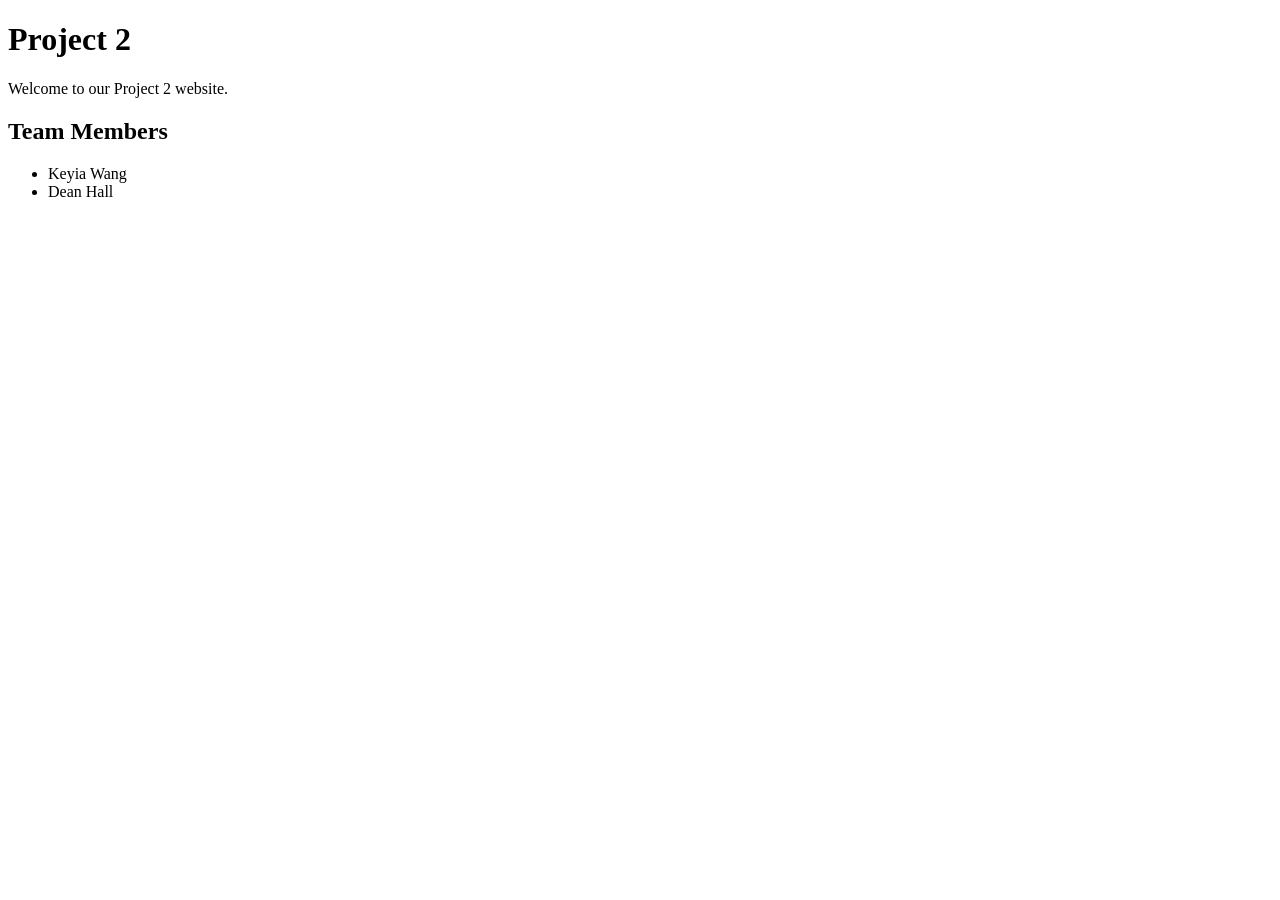
==== index.html @ 33e4b8dc "Add initial index.html for Project 2" ====
<!DOCTYPE html>
<html lang="en">
<head>
    <meta charset="UTF-8">
    <meta name="viewport" content="width=device-width, initial-scale=1.0">
    <title>Project 2</title>
</head>

<body>
    <h1>Project 2</h1>

    <p>Welcome to our Project 2 website.</p>

    <h2>Team Members</h2>

    <ul>
        <li>Keyia Wang</li>
        <li>Dean Hall</li>
    </ul>
</body>
</html>
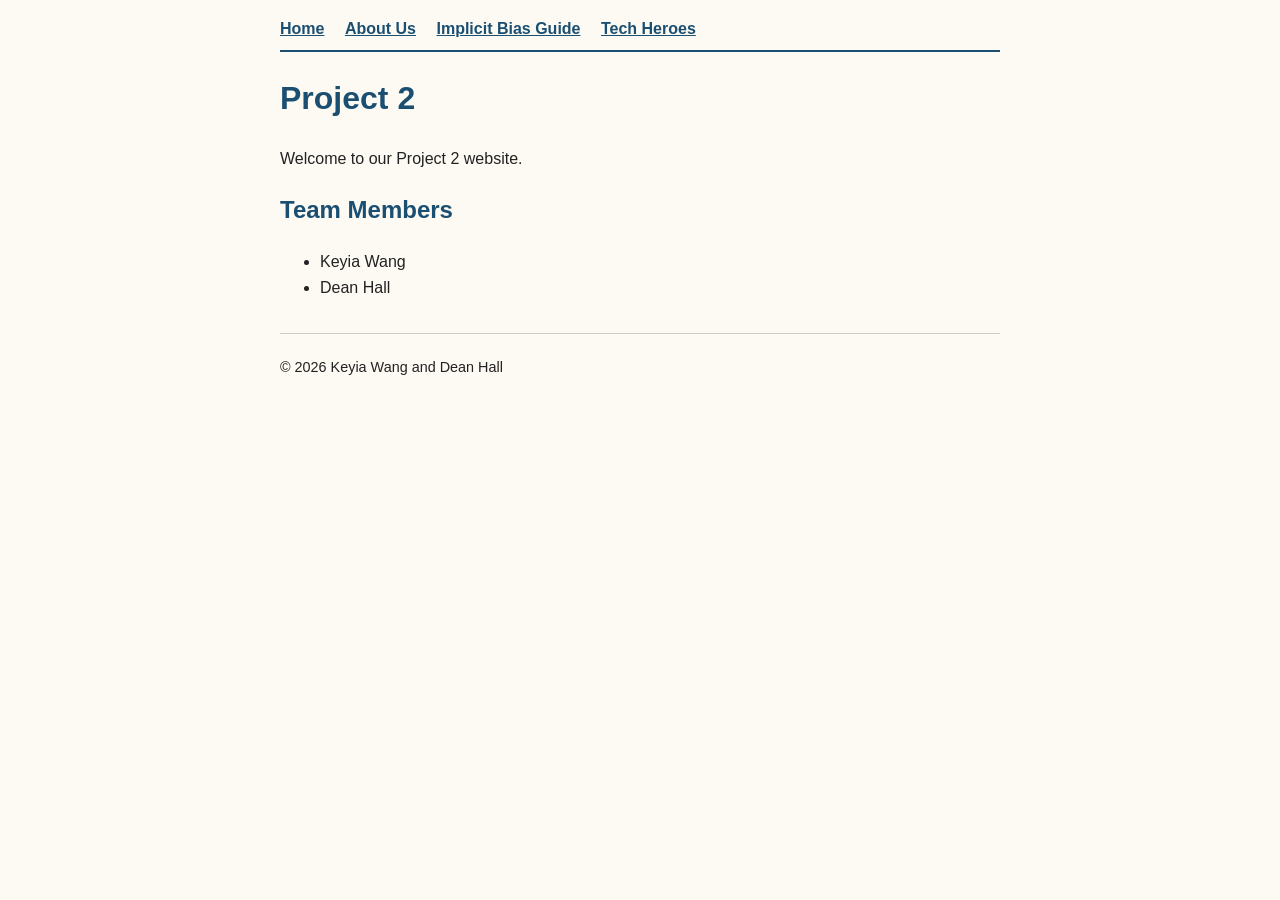
==== commit b9589a11: "updated index.html" ====
--- a/index.html
+++ b/index.html
@@ -4,18 +4,32 @@
     <meta charset="UTF-8">
     <meta name="viewport" content="width=device-width, initial-scale=1.0">
     <title>Project 2</title>
+    <link rel="stylesheet" href="stylepage.css">
 </head>
 
 <body>
-    <h1>Project 2</h1>
+    <nav aria-label="Main navigation">
+        <a href="index.html">Home</a>
+        <a href="about.html">About Us</a>
+        <a href="resources.html">Implicit Bias Guide</a>
+        <a href="tech-heroes.html">Tech Heroes</a>
+    </nav>
 
-    <p>Welcome to our Project 2 website.</p>
+    <main>
+        <h1>Project 2</h1>
 
-    <h2>Team Members</h2>
+        <p>Welcome to our Project 2 website.</p>
 
-    <ul>
-        <li>Keyia Wang</li>
-        <li>Dean Hall</li>
-    </ul>
+        <h2>Team Members</h2>
+
+        <ul>
+            <li>Keyia Wang</li>
+            <li>Dean Hall</li>
+        </ul>
+    </main>
+
+    <footer>
+        <p>&copy; 2026 Keyia Wang and Dean Hall</p>
+    </footer>
 </body>
 </html>
--- a/stylepage.css
+++ b/stylepage.css
@@ -0,0 +1,44 @@
+body {
+    font-family: Arial, sans-serif;
+    max-width: 45rem;
+    margin: 0 auto;
+    padding: 1rem;
+    line-height: 1.6;
+    color: #222222;
+    background: #fdfaf3;
+}
+
+h1, h2, h3 {
+    color: #1b4f72;
+}
+
+a {
+    color: #1b4f72;
+}
+
+a:focus {
+    outline: 3px solid #e0a82e;
+}
+
+nav {
+    border-bottom: 2px solid #1b4f72;
+    padding-bottom: 0.5rem;
+    margin-bottom: 1rem;
+}
+
+nav a {
+    margin-right: 1rem;
+    font-weight: bold;
+}
+
+img {
+    max-width: 100%;
+    height: auto;
+}
+
+footer {
+    border-top: 1px solid #cccccc;
+    margin-top: 2rem;
+    padding-top: 0.5rem;
+    font-size: 0.9rem;
+}
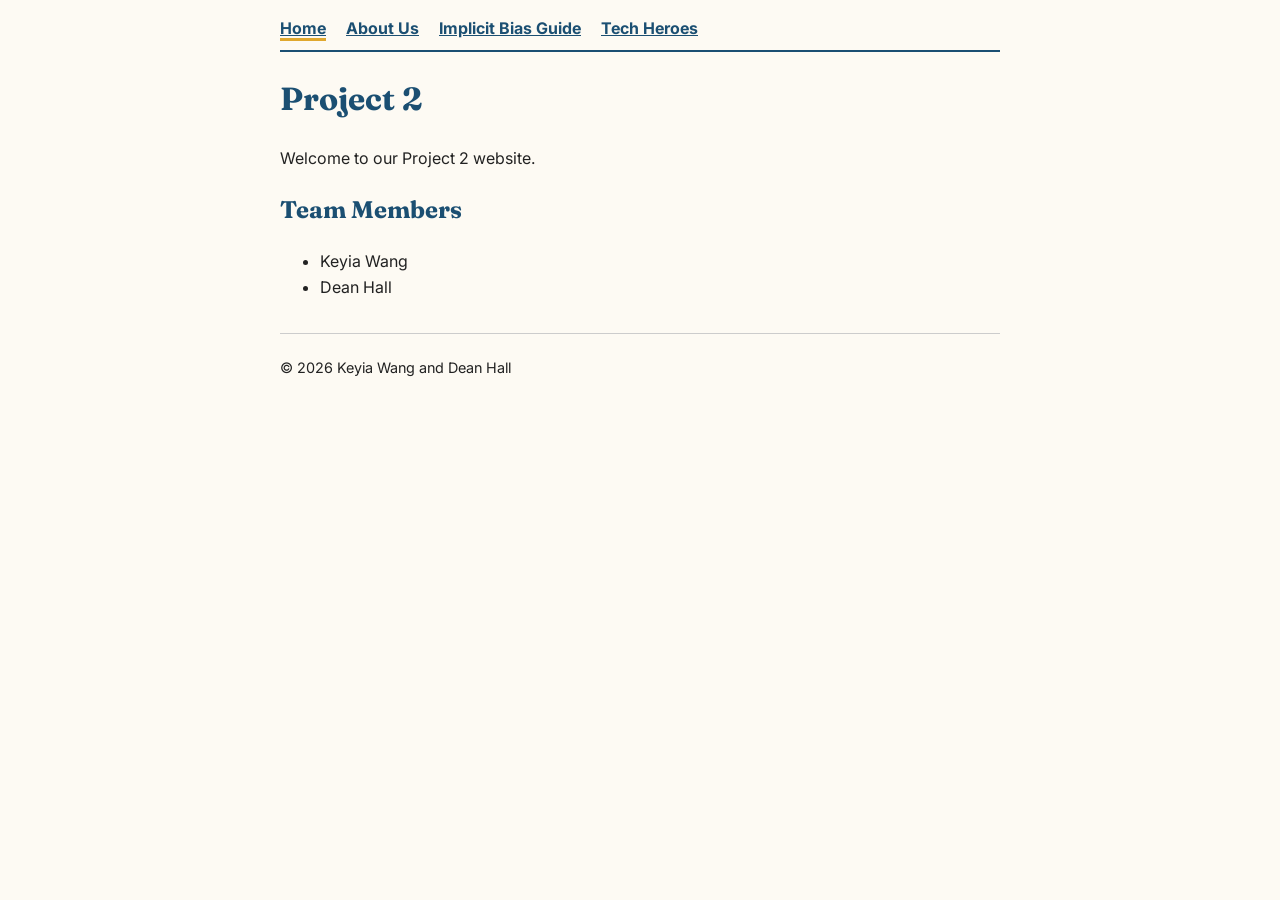
==== commit f55e4b61: "update index Added skip link for improved accessibility and updated Home link to indicate current pa" ====
--- a/index.html
+++ b/index.html
@@ -4,12 +4,14 @@
     <meta charset="UTF-8">
     <meta name="viewport" content="width=device-width, initial-scale=1.0">
     <title>Project 2</title>
+    <link href="https://fonts.googleapis.com/css2?family=Fraunces:wght@600;700&family=Inter:wght@400;600&display=swap" rel="stylesheet">
     <link rel="stylesheet" href="stylepage.css">
 </head>
 
 <body>
+    <a class="skip-link" href="#main">Skip to main content</a>
     <nav aria-label="Main navigation">
-        <a href="index.html">Home</a>
+        <a href="index.html" aria-current="page">Home</a>
         <a href="about.html">About Us</a>
         <a href="resources.html">Implicit Bias Guide</a>
         <a href="tech-heroes.html">Tech Heroes</a>
--- a/stylepage.css
+++ b/stylepage.css
@@ -1,5 +1,5 @@
 body {
-    font-family: Arial, sans-serif;
+    font-family: "Inter", Arial, sans-serif;
     max-width: 45rem;
     margin: 0 auto;
     padding: 1rem;
@@ -10,6 +10,7 @@
 
 h1, h2, h3 {
     color: #1b4f72;
+    font-family: "Fraunces", Georgia, serif;
 }
 
 a {
@@ -42,3 +43,12 @@
     padding-top: 0.5rem;
     font-size: 0.9rem;
 }
+a:hover { background: #fdf0c8; color: #000000; }
+   nav a:hover { border-bottom: 3px solid #e0a82e; }
+   nav a[aria-current="page"] { border-bottom: 3px solid #e0a82e; }
+   img { border-radius: 0.75rem; transition: transform 0.2s ease; }
+   img:hover { transform: scale(1.03); }
+   iframe { max-width: 100%; }
+
+   .skip-link { position: absolute; left: 0.5rem; top: -3rem; background: #1b4f72; color: #ffffff; padding: 0.5rem 1rem; }
+   .skip-link:focus { top: 0.5rem; }
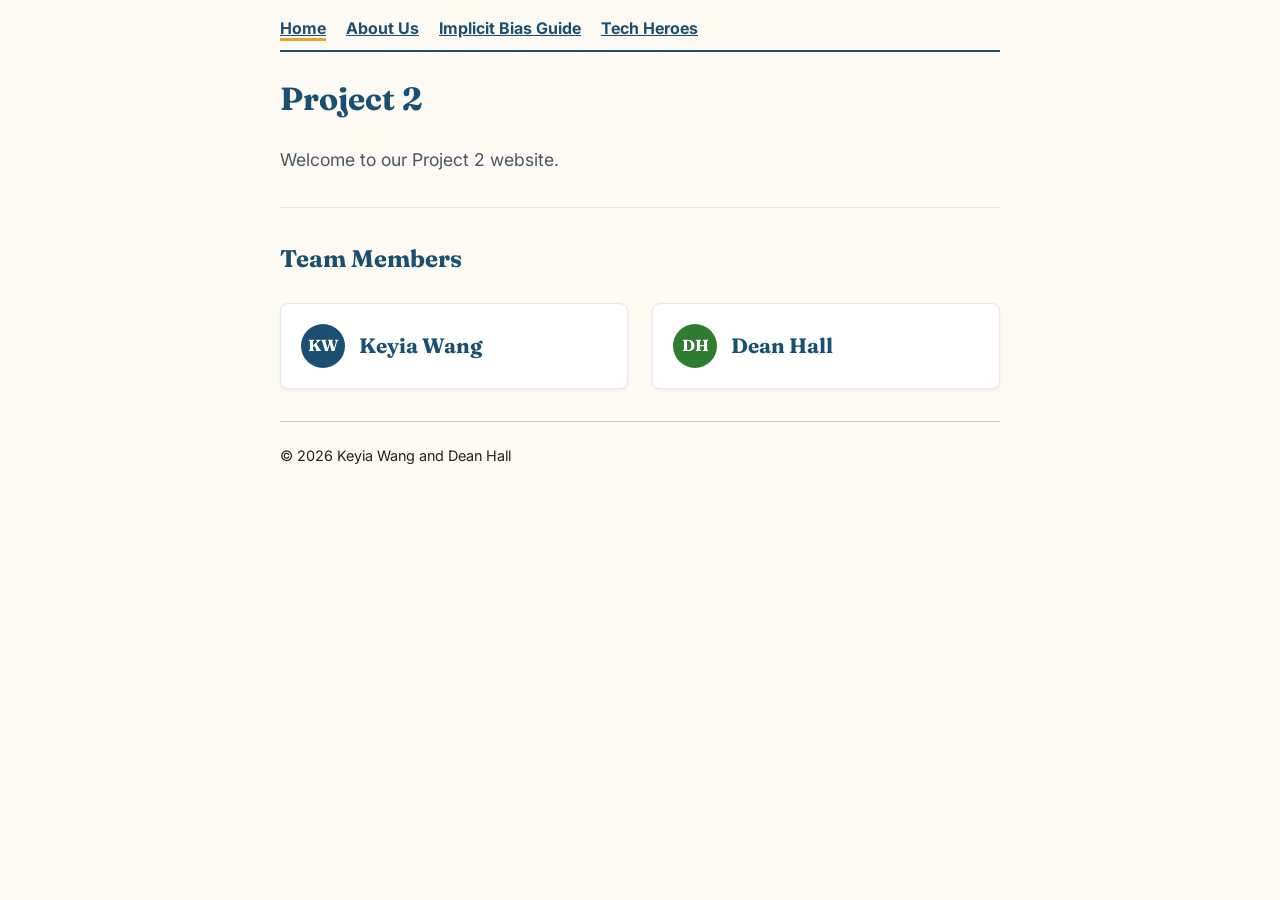
==== commit 5a8dd102: "initial iteration: Refine responsive cards accessibility, and unique resource content" ====
--- a/index.html
+++ b/index.html
@@ -6,6 +6,8 @@
     <title>Project 2</title>
     <link href="https://fonts.googleapis.com/css2?family=Fraunces:wght@600;700&family=Inter:wght@400;600&display=swap" rel="stylesheet">
     <link rel="stylesheet" href="stylepage.css">
+
+    <!-- I changed the layout of this page so the team members show up as cards instead of a basic list. KW -->
 </head>
 
 <body>
@@ -17,21 +19,41 @@
         <a href="tech-heroes.html">Tech Heroes</a>
     </nav>
 
-    <main>
-        <h1>Project 2</h1>
+<!--The jump link didn’t work before because there was no element with the ID main. I added the ID, so now keyboard users can jump directly to the main content KW -->
+    <main id="main">
+        <header class="home-hero">
+            <h1>Project 2</h1>
+            <p class="welcome-text">Welcome to our Project 2 website.</p>
+        </header>
 
-        <p>Welcome to our Project 2 website.</p>
+        <section class="home-team-section" aria-labelledby="home-team-heading">
+            <h2 id="home-team-heading">Team Members</h2>
 
-        <h2>Team Members</h2>
+            <!-- I wrapped the cards in links so users can click on our names to jump straight to the about page. KW -->
+            <div class="team-grid">
+                <a href="about.html" class="card-link">
+                    <article class="profile-card home-member-card">
+                        <div class="profile-header">
+                            <div class="avatar avatar-kw" aria-hidden="true">KW</div>
+                            <h3>Keyia Wang</h3>
+                        </div>
+                    </article>
+                </a>
 
-        <ul>
-            <li>Keyia Wang</li>
-            <li>Dean Hall</li>
-        </ul>
+                <a href="about.html" class="card-link">
+                    <article class="profile-card home-member-card">
+                        <div class="profile-header">
+                            <div class="avatar avatar-dh" aria-hidden="true">DH</div>
+                            <h3>Dean Hall</h3>
+                        </div>
+                    </article>
+                </a>
+            </div>
+        </section>
     </main>
 
     <footer>
         <p>&copy; 2026 Keyia Wang and Dean Hall</p>
     </footer>
 </body>
-</html>
+</html>
--- a/stylepage.css
+++ b/stylepage.css
@@ -37,12 +37,14 @@
     height: auto;
 }
 
+/* The thin light gray line at the bottom of the page serves as a separator between the footer and the rest of the content. There is also a bit of extra space above the footer line. The text in the footer is displayed in a smaller font size than the rest of the content, since the copyright information is less important than the content above it. The page now looks more organized. KW */
 footer {
     border-top: 1px solid #cccccc;
     margin-top: 2rem;
     padding-top: 0.5rem;
     font-size: 0.9rem;
 }
+/* In hovering over a link, the background of the text changes to a light yellow color, and the text itself turns black. This highlights the link further so it’s more noticeable and clearly indicates that it can be clicked. It also serves a purpose by enabling users to know where on the page they are clicking. KW */
 a:hover { background: #fdf0c8; color: #000000; }
    nav a:hover { border-bottom: 3px solid #e0a82e; }
    nav a[aria-current="page"] { border-bottom: 3px solid #e0a82e; }
@@ -50,5 +52,263 @@
    img:hover { transform: scale(1.03); }
    iframe { max-width: 100%; }
 
-   .skip-link { position: absolute; left: 0.5rem; top: -3rem; background: #1b4f72; color: #ffffff; padding: 0.5rem 1rem; }
+  /* The skip link is hidden off-screen and appears when someone presses Tab, so keyboard users can skip the navigation and go directly to the main content. KW */
+.skip-link { position: absolute; left: 0.5rem; top: -3rem; background: #1b4f72; color: #ffffff; padding: 0.5rem 1rem; }
    .skip-link:focus { top: 0.5rem; }
+
+ /* Styled the team section into responsive cards instead of plain text blocks.
+   Added a simple 2-column grid and subtle shadow/hover effects.
+   Kept all of our original bio text intact. KW */
+
+.team-grid {
+    display: grid;
+    grid-template-columns: repeat(auto-fit, minmax(280px, 1fr));
+    gap: 1.5rem;
+    margin-top: 1.5rem;
+}
+
+.profile-card {
+    background: #ffffff;
+    border: 1px solid #e5e7eb;
+    border-radius: 8px;
+    padding: 1.5rem;
+    box-shadow: 0 2px 4px rgba(0, 0, 0, 0.05);
+    transition: transform 0.2s ease, box-shadow 0.2s ease;
+}
+
+.profile-card:hover {
+    transform: translateY(-3px);
+    box-shadow: 0 6px 12px rgba(0, 0, 0, 0.08);
+}
+
+.profile-header {
+    display: flex;
+    align-items: center;
+    gap: 0.85rem;
+    margin-bottom: 1rem;
+}
+
+.profile-header h3 {
+    margin: 0;
+    font-size: 1.3rem;
+}
+
+/* Initials badges for our profile headers */
+.avatar {
+    width: 44px;
+    height: 44px;
+    border-radius: 50%;
+    display: flex;
+    align-items: center;
+    justify-content: center;
+    font-family: 'Fraunces', serif;
+    font-weight: 700;
+    font-size: 1rem;
+    color: #ffffff;
+}
+
+.avatar-kw {
+    background-color: #1b4f72;
+}
+
+.avatar-dh {
+    background-color: #2e7d32;
+}
+
+.bio-text {
+    line-height: 1.6;
+    color: #374151;
+    margin: 0;
+}
+
+/* I added these styles for the home page header and cards so they fit the new grid. KW */
+.home-hero {
+    margin-bottom: 2rem;
+    padding-bottom: 1rem;
+    border-bottom: 1px solid #e5e7eb;
+}
+
+.welcome-text {
+    font-size: 1.1rem;
+    color: #4b5563;
+    line-height: 1.6;
+}
+
+.home-member-card {
+    padding: 1.25rem;
+}
+
+.home-member-card .profile-header {
+    margin-bottom: 0;
+}
+
+/* I made the card links block elements and removed default underline so the cards look clean and clickable. KW */
+.card-link {
+    text-decoration: none;
+    color: inherit;
+    display: block;
+}
+
+.card-link:focus-visible {
+    outline: 2px solid #1b4f72;
+    border-radius: 8px;
+}
+
+
+/* I styled the resource guide into distinct topic cards with highlight boxes for takeaways. KW */
+.resource-hero {
+    margin-bottom: 2rem;
+    padding-bottom: 1rem;
+    border-bottom: 1px solid #e5e7eb;
+}
+
+.guide-intro {
+    font-size: 1.05rem;
+    color: #4b5563;
+    line-height: 1.6;
+}
+
+.resource-container {
+    display: flex;
+    flex-direction: column;
+    gap: 2rem;
+}
+
+.resource-card {
+    background: #ffffff;
+    border: 1px solid #e5e7eb;
+    border-radius: 8px;
+    padding: 1.75rem;
+    box-shadow: 0 2px 4px rgba(0, 0, 0, 0.05);
+}
+
+.resource-card h2 {
+    margin-top: 0;
+    color: #1b4f72;
+}
+
+.resource-takeaway {
+    background: #f8fafc;
+    border-left: 4px solid #1b4f72;
+    padding: 0.85rem 1.25rem;
+    margin: 1.25rem 0;
+    border-radius: 0 6px 6px 0;
+}
+
+.takeaway-title {
+    font-weight: 700;
+    color: #0f172a;
+    margin-bottom: 0.25rem;
+}
+
+.resource-takeaway p {
+    margin: 0;
+    font-size: 0.95rem;
+    color: #334155;
+    line-height: 1.5;
+}
+
+.resource-links {
+    margin-top: 1rem;
+}
+
+.links-title {
+    font-weight: 600;
+    color: #475569;
+    margin-bottom: 0.25rem;
+}
+
+.resource-links ul {
+    margin: 0.25rem 0 0 1.2rem;
+    padding: 0;
+}
+
+.resource-links li {
+    margin-bottom: 0.25rem;
+}
+
+
+/* I styled the Tech Heroes page so the photo and bio sit side-by-side on desktop screens.
+   Also added rounded corners and subtle shadow to the hero card and image. KW */
+
+.hero-page-header {
+    margin-bottom: 2rem;
+    padding-bottom: 1rem;
+    border-bottom: 1px solid #e5e7eb;
+}
+
+.hero-feature-card {
+    background: #ffffff;
+    border: 1px solid #e5e7eb;
+    border-radius: 8px;
+    padding: 2rem;
+    box-shadow: 0 2px 4px rgba(0, 0, 0, 0.05);
+}
+
+.hero-feature-card h2 {
+    margin-top: 0;
+    color: #1b4f72;
+    font-size: 1.6rem;
+}
+
+.hero-content-wrapper {
+    display: flex;
+    flex-wrap: wrap;
+    gap: 2rem;
+    align-items: flex-start;
+    margin-top: 1.25rem;
+}
+
+.hero-figure {
+    margin: 0;
+    flex: 0 0 auto;
+    max-width: 100%;
+}
+
+.hero-image {
+    display: block;
+    border-radius: 8px;
+    box-shadow: 0 4px 6px rgba(0, 0, 0, 0.08);
+    max-width: 100%;
+    height: auto;
+}
+
+.hero-figure figcaption {
+    font-size: 0.85rem;
+    color: #6b7280;
+    margin-top: 0.5rem;
+    font-style: italic;
+}
+
+.hero-bio-text {
+    flex: 1 1 320px;
+}
+
+.hero-bio-text p {
+    margin: 0;
+    line-height: 1.7;
+    color: #374151;
+    font-size: 1rem;
+}
+
+.hero-links-box {
+    margin-top: 2rem;
+    padding-top: 1.5rem;
+    border-top: 1px solid #e5e7eb;
+}
+
+.hero-links-box h3 {
+    margin: 0 0 0.75rem 0;
+    font-size: 1.15rem;
+    color: #1f2937;
+}
+
+.hero-links-list {
+    margin: 0;
+    padding-left: 1.25rem;
+    line-height: 1.6;
+}
+
+.hero-links-list li {
+    margin-bottom: 0.4rem;
+}
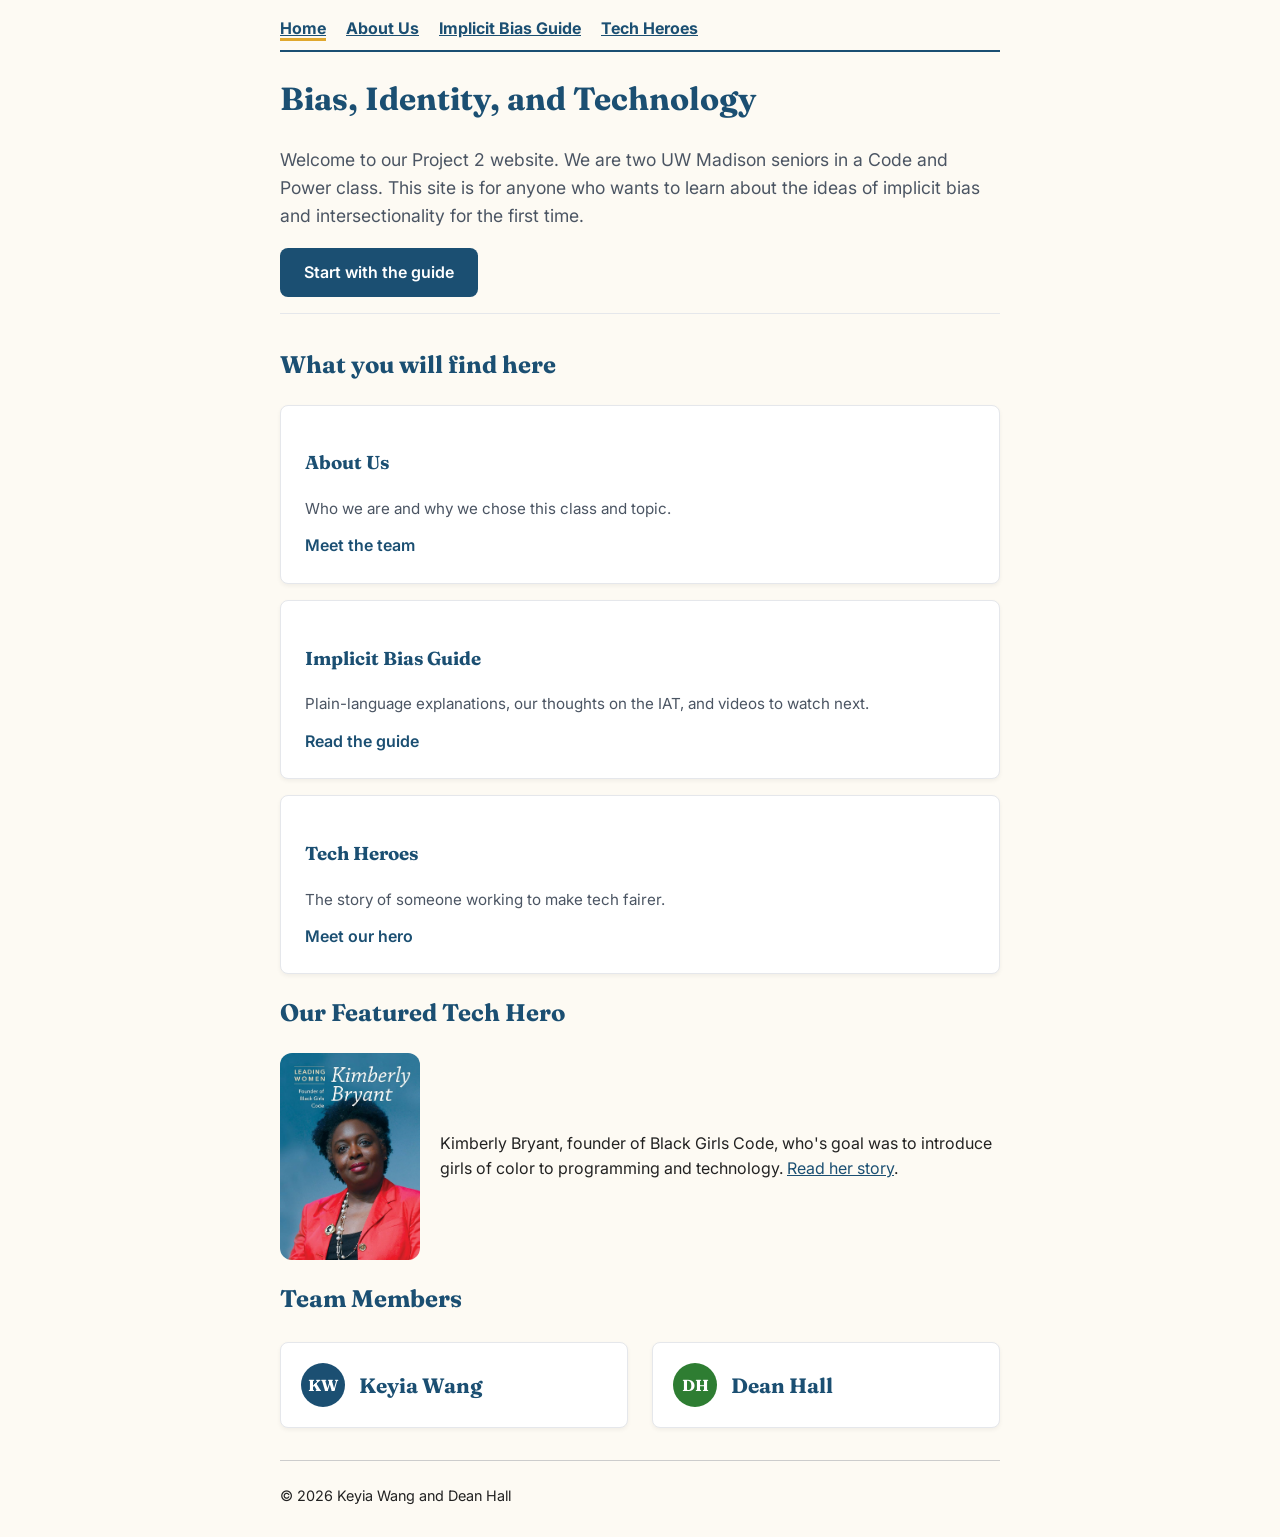
==== commit 16c7ca7c: "Revise home page title and content structure" ====
--- a/index.html
+++ b/index.html
@@ -3,9 +3,14 @@
 <head>
     <meta charset="UTF-8">
     <meta name="viewport" content="width=device-width, initial-scale=1.0">
-    <title>Project 2</title>
+    <!-- Page title changed from Project 2 to Home | Project 2, so any links will now show what page this is. DH -->
+    <title>Home | Project 2</title>
     <link href="https://fonts.googleapis.com/css2?family=Fraunces:wght@600;700&family=Inter:wght@400;600&display=swap" rel="stylesheet">
     <link rel="stylesheet" href="stylepage.css">
+
+    <!-- We rewrote the home page of the project, so that it know reads as a real splash page, instead of a basic list of names. H1 and welcome paragraph
+         describe what the page is and who it is for, with new previews for other pages in the site. DH KW -->
+         
 
     <!-- I changed the layout of this page so the team members show up as cards instead of a basic list. KW -->
 </head>
@@ -22,10 +27,52 @@
 <!--The jump link didn’t work before because there was no element with the ID main. I added the ID, so now keyboard users can jump directly to the main content KW -->
     <main id="main">
         <header class="home-hero">
-            <h1>Project 2</h1>
-            <p class="welcome-text">Welcome to our Project 2 website.</p>
+            <!-- Added a title that describes that describes Project 2 better than the name Project 2, and added detail to the welcome paragraph, and other changes DH -->
+            <h1>Bias, Identity, and Technology</h1>
+            <p class="welcome-text">Welcome to our Project 2 website. We are two UW Madison seniors in a Code and Power class. This site is for anyone who wants to learn about the ideas of implicit bias and intersectionality for the first time.</p>
+            <a class="button" href="resources.html">Start with the guide</a>
         </header>
 
+        <!-- Added previews for each section/page on the site DH -->
+        <section aria-labelledby="explore-heading">
+            <h2 id="explore-heading">What you will find here</h2>
+
+            <div class="explore-grid">
+                <a href="about.html" class="card-link">
+                    <article class="profile-card">
+                        <h3>About Us</h3>
+                        <p class="card-desc">Who we are and why we chose this class and topic.</p>
+                        <p class="card-cta">Meet the team</p>
+                    </article>
+                </a>
+
+                <a href="resources.html" class="card-link">
+                    <article class="profile-card">
+                        <h3>Implicit Bias Guide</h3>
+                        <p class="card-desc">Plain-language explanations, our thoughts on the IAT, and videos to watch next.</p>
+                        <p class="card-cta">Read the guide</p>
+                    </article>
+                </a>
+
+                <a href="tech-heroes.html" class="card-link">
+                    <article class="profile-card">
+                        <h3>Tech Heroes</h3>
+                        <p class="card-desc">The story of someone working to make tech fairer.</p>
+                        <p class="card-cta">Meet our hero</p>
+                    </article>
+                </a>
+            </div>
+        </section>
+
+        <!-- Added a short part of tech hero on the home page DH -->
+        <section aria-labelledby="featured-heading">
+            <h2 id="featured-heading">Our Featured Tech Hero</h2>
+            <div class="featured-hero">
+                <img src="bryant.jpg" alt="Portrait of Kimberly Bryant, founder of Black Girls Code" width="140">
+                <p>Kimberly Bryant, founder of Black Girls Code, who's goal was to introduce girls of color to programming and technology. <a href="tech-heroes.html">Read her story</a>.</p>
+            </div>
+        </section>
+        
         <section class="home-team-section" aria-labelledby="home-team-heading">
             <h2 id="home-team-heading">Team Members</h2>
 
@@ -56,4 +103,4 @@
         <p>&copy; 2026 Keyia Wang and Dean Hall</p>
     </footer>
 </body>
-</html>+</html>
--- a/stylepage.css
+++ b/stylepage.css
@@ -93,7 +93,7 @@
     font-size: 1.3rem;
 }
 
-/* Initials badges for our profile headers */
+/* Initials badges for our profile headers DH */
 .avatar {
     width: 44px;
     height: 44px;
@@ -284,11 +284,16 @@
     flex: 1 1 320px;
 }
 
+/* The hero bio is several paragraphs, so each one gets space below it. DH */
 .hero-bio-text p {
-    margin: 0;
+    margin: 0 0 1rem;
     line-height: 1.7;
     color: #374151;
     font-size: 1rem;
+}
+
+.hero-bio-text p:last-child {
+    margin-bottom: 0;
 }
 
 .hero-links-box {
@@ -311,4 +316,95 @@
 
 .hero-links-list li {
     margin-bottom: 0.4rem;
-}+}
+
+/* FINAL STYLE EDIT
+   These new final style rule edits help support the entire page, and make
+   the page look and run better. DH */
+
+/* Re-does the main page link on the Home page. DH */
+.button {
+    display: inline-block;
+    background: #1b4f72;
+    color: #ffffff;
+    padding: 0.75rem 1.5rem;
+    border-radius: 8px;
+    text-decoration: none;
+    font-weight: 600;
+}
+
+.button:hover {
+    background: #0f3550;
+    color: #ffffff;
+}
+
+/* Adds three previews on the home page. DH */
+.explore-grid {
+    display: grid;
+    gap: 1rem;
+    margin-top: 1rem;
+}
+
+.card-desc {
+    margin: 0.5rem 0 0;
+    color: #4b5563;
+    font-size: 0.95rem;
+}
+
+.card-cta {
+    margin: 0.75rem 0 0;
+    font-weight: 600;
+    color: #1b4f72;
+}
+
+/* Changes the yellow highlighter */
+.card-link:hover {
+    background: transparent;
+    color: inherit;
+}
+
+/* Changes the tech hero photo, to allow the photo to be beside text. DH */
+.featured-hero {
+    display: flex;
+    flex-wrap: nowrap;
+    align-items: center;
+    gap: 1.25rem;
+}
+
+.featured-hero img {
+    width: 140px;
+    flex-shrink: 0;
+}
+
+.featured-hero p {
+    flex: 1;
+    min-width: 0;
+    margin: 0;
+}
+
+/* Key terms put at top of resource guide DH */
+.key-terms dt {
+    font-weight: 700;
+    color: #1b4f72;
+}
+
+.key-terms dd {
+    margin: 0 0 0.75rem 0;
+}
+
+/* New styles for profiles on the About Us page. DH */
+.member-role {
+    margin: 0;
+    font-size: 0.9rem;
+    color: #4b5563;
+}
+
+.profile-meta dt {
+    font-weight: 700;
+    color: #1b4f72;
+    margin-top: 0.5rem;
+}
+
+.profile-meta dd {
+    margin: 0;
+}
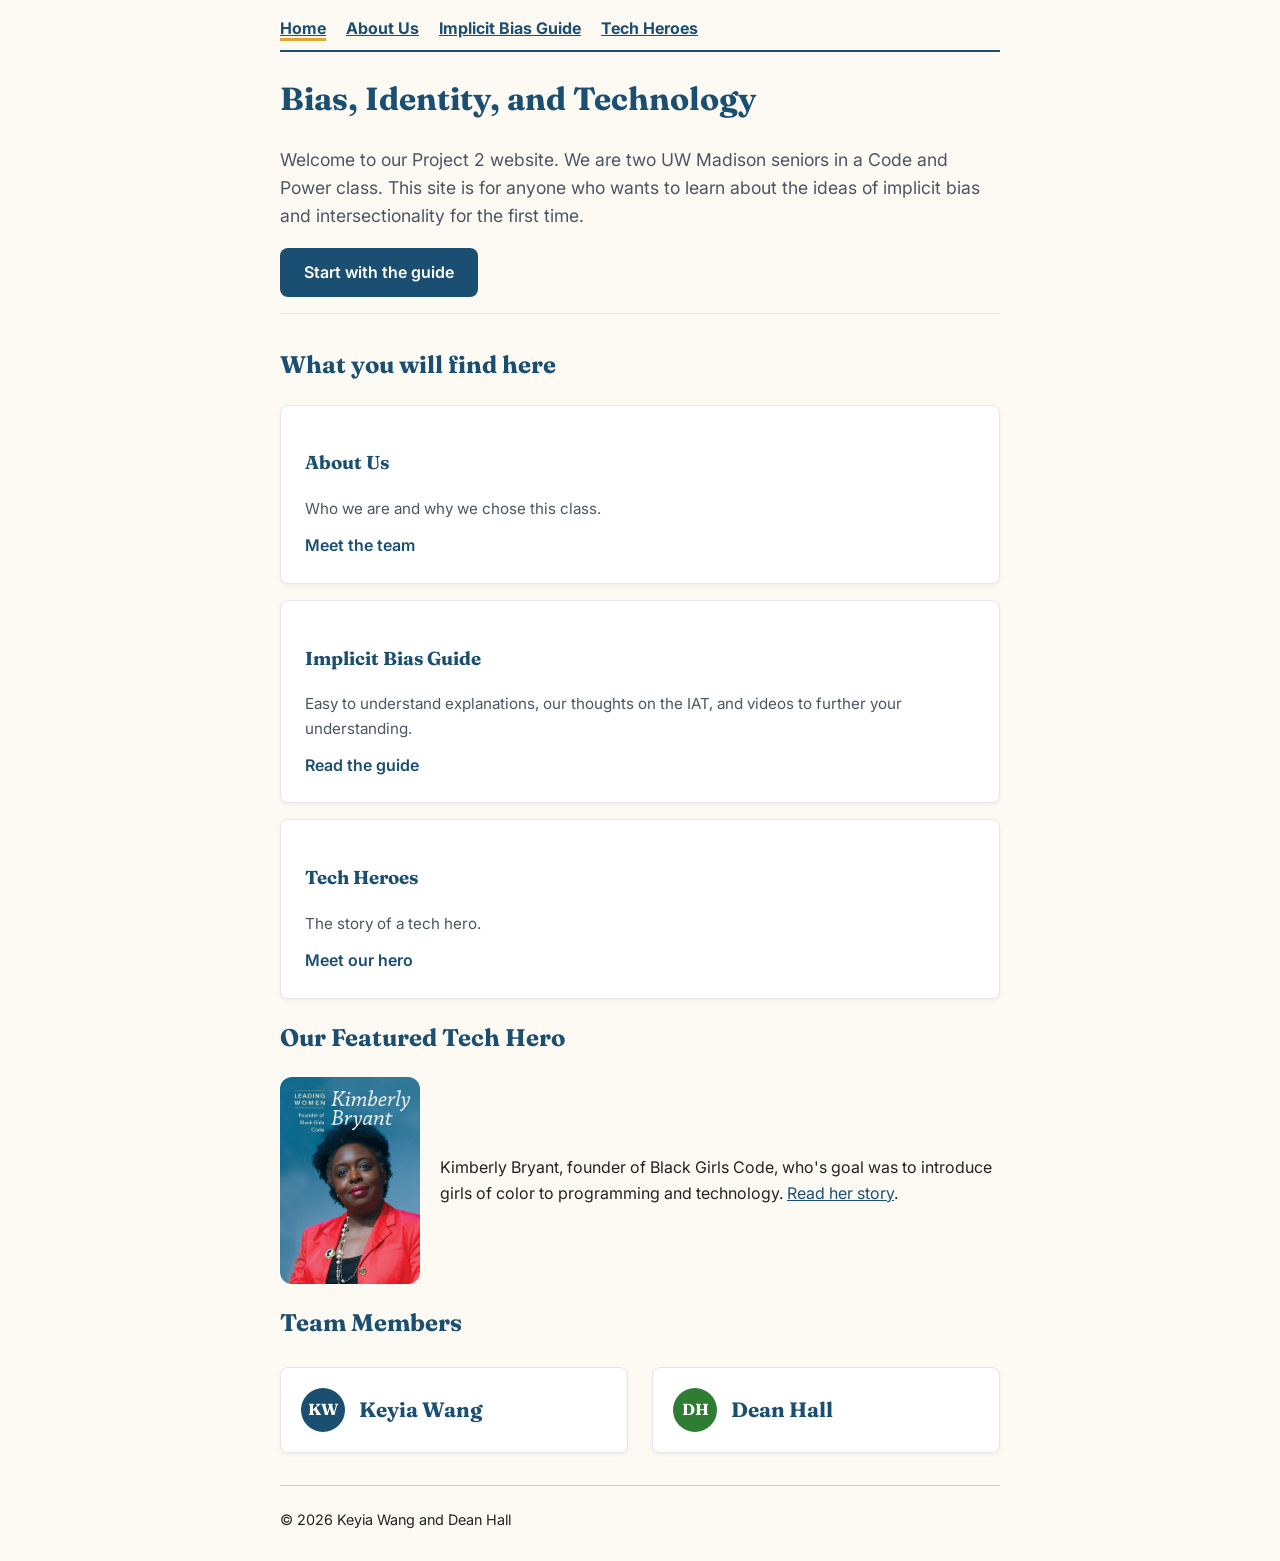
==== commit 43cc6f17: "Updates" ====
--- a/index.html
+++ b/index.html
@@ -41,7 +41,7 @@
                 <a href="about.html" class="card-link">
                     <article class="profile-card">
                         <h3>About Us</h3>
-                        <p class="card-desc">Who we are and why we chose this class and topic.</p>
+                        <p class="card-desc">Who we are and why we chose this class.</p>
                         <p class="card-cta">Meet the team</p>
                     </article>
                 </a>
@@ -49,7 +49,7 @@
                 <a href="resources.html" class="card-link">
                     <article class="profile-card">
                         <h3>Implicit Bias Guide</h3>
-                        <p class="card-desc">Plain-language explanations, our thoughts on the IAT, and videos to watch next.</p>
+                        <p class="card-desc">Easy to understand explanations, our thoughts on the IAT, and videos to further your understanding.</p>
                         <p class="card-cta">Read the guide</p>
                     </article>
                 </a>
@@ -57,7 +57,7 @@
                 <a href="tech-heroes.html" class="card-link">
                     <article class="profile-card">
                         <h3>Tech Heroes</h3>
-                        <p class="card-desc">The story of someone working to make tech fairer.</p>
+                        <p class="card-desc">The story of a tech hero.</p>
                         <p class="card-cta">Meet our hero</p>
                     </article>
                 </a>
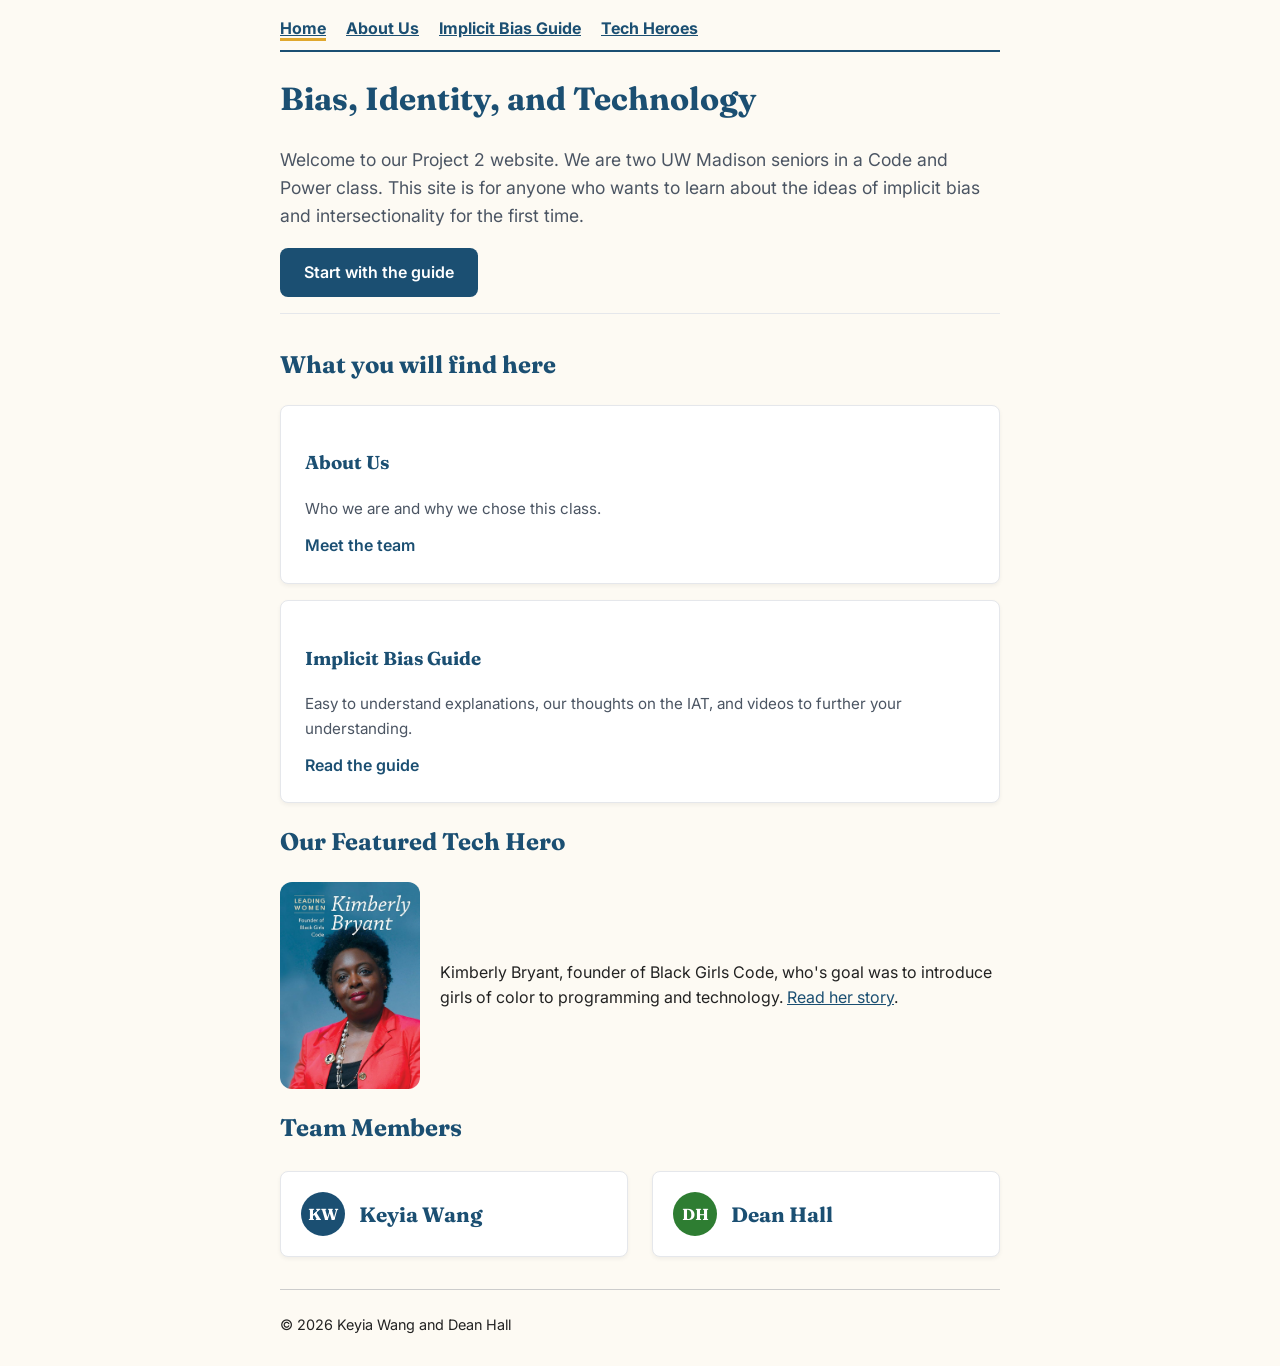
==== commit 0ddbc7ce: "Remove Tech Heroes section from index.html Removed Tech Heroes section from the homepage." ====
--- a/index.html
+++ b/index.html
@@ -53,14 +53,7 @@
                         <p class="card-cta">Read the guide</p>
                     </article>
                 </a>
-
-                <a href="tech-heroes.html" class="card-link">
-                    <article class="profile-card">
-                        <h3>Tech Heroes</h3>
-                        <p class="card-desc">The story of a tech hero.</p>
-                        <p class="card-cta">Meet our hero</p>
-                    </article>
-                </a>
+                
             </div>
         </section>
 
